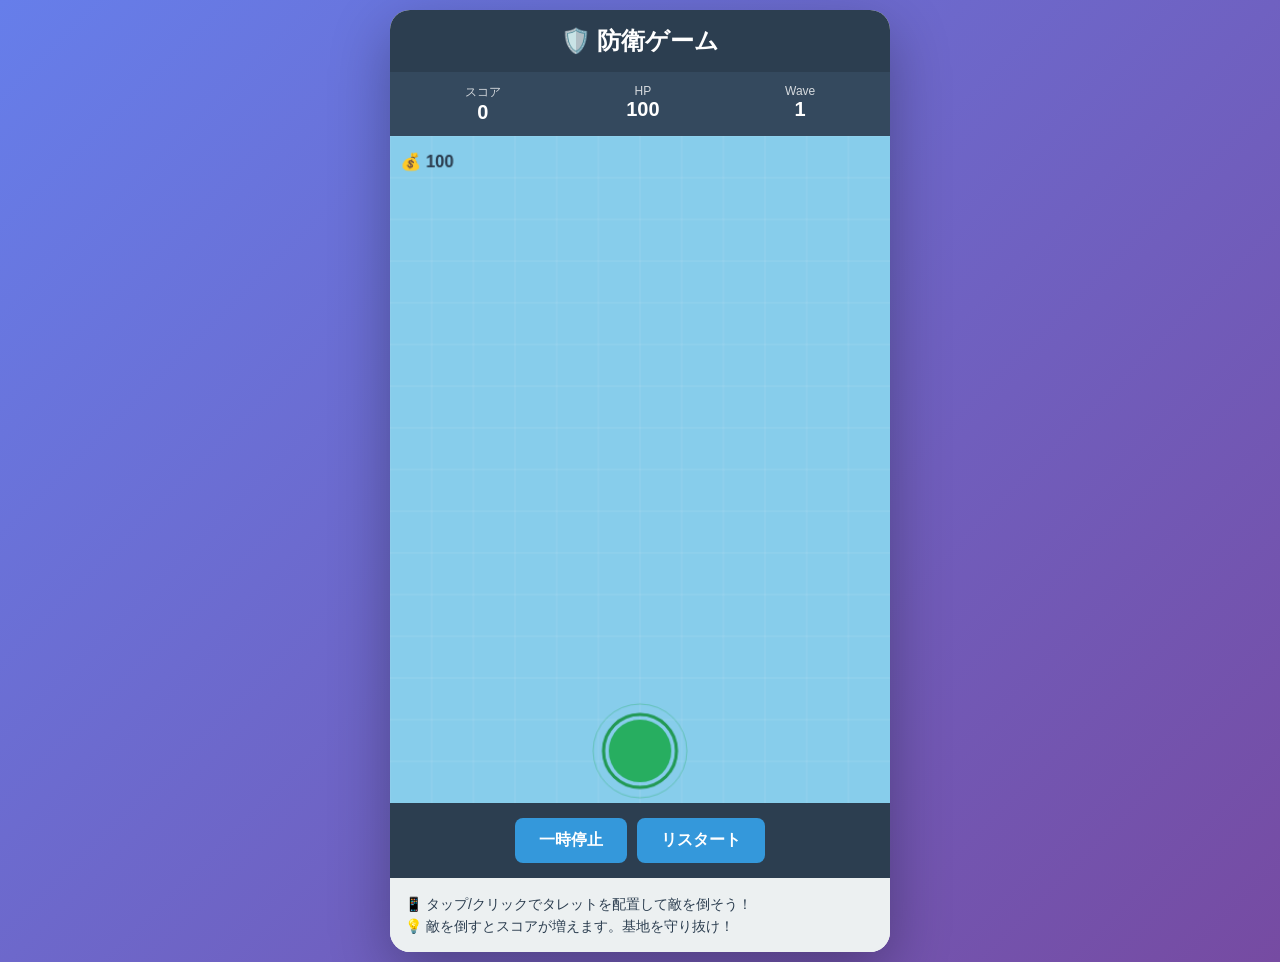
==== defense_game.html @ 05cd238e "Add mobile defense strategy game Create a responsive HTML defense game with: - Centered base defense" ====
<!DOCTYPE html>
<html lang="ja">
<head>
    <meta charset="UTF-8">
    <meta name="viewport" content="width=device-width, initial-scale=1.0">
    <title>防衛ストラテジーゲーム</title>
    <style>
        * {
            margin: 0;
            padding: 0;
            box-sizing: border-box;
        }

        body {
            display: flex;
            justify-content: center;
            align-items: center;
            min-height: 100vh;
            background: linear-gradient(135deg, #667eea 0%, #764ba2 100%);
            font-family: 'Arial', sans-serif;
            padding: 10px;
        }

        .container {
            width: 100%;
            max-width: 500px;
            background: white;
            border-radius: 20px;
            box-shadow: 0 20px 60px rgba(0, 0, 0, 0.3);
            overflow: hidden;
        }

        .header {
            background: #2c3e50;
            color: white;
            padding: 15px;
            text-align: center;
            font-size: 24px;
            font-weight: bold;
        }

        .stats {
            display: flex;
            justify-content: space-around;
            background: #34495e;
            color: white;
            padding: 12px;
            font-size: 16px;
        }

        .stat {
            text-align: center;
        }

        .stat-label {
            font-size: 12px;
            opacity: 0.8;
        }

        .stat-value {
            font-size: 20px;
            font-weight: bold;
        }

        canvas {
            display: block;
            width: 100%;
            background: linear-gradient(180deg, #87ceeb 0%, #e0f6ff 100%);
            touch-action: none;
        }

        .controls {
            background: #2c3e50;
            padding: 15px;
            display: flex;
            gap: 10px;
            justify-content: center;
        }

        button {
            background: #3498db;
            color: white;
            border: none;
            padding: 12px 24px;
            border-radius: 8px;
            font-size: 16px;
            font-weight: bold;
            cursor: pointer;
            transition: all 0.3s ease;
        }

        button:hover {
            background: #2980b9;
            transform: translateY(-2px);
            box-shadow: 0 5px 15px rgba(0, 0, 0, 0.2);
        }

        button:active {
            transform: translateY(0);
        }

        .info {
            background: #ecf0f1;
            padding: 15px;
            font-size: 14px;
            color: #2c3e50;
            line-height: 1.6;
        }

        .game-over {
            display: none;
            position: fixed;
            top: 0;
            left: 0;
            width: 100%;
            height: 100%;
            background: rgba(0, 0, 0, 0.7);
            justify-content: center;
            align-items: center;
            z-index: 1000;
        }

        .game-over-content {
            background: white;
            padding: 30px;
            border-radius: 15px;
            text-align: center;
            box-shadow: 0 20px 60px rgba(0, 0, 0, 0.3);
        }

        .game-over-content h2 {
            font-size: 32px;
            color: #e74c3c;
            margin-bottom: 20px;
        }

        .game-over-content p {
            font-size: 20px;
            color: #2c3e50;
            margin-bottom: 10px;
        }

        .game-over-content button {
            margin-top: 20px;
            background: #27ae60;
        }

        .game-over-content button:hover {
            background: #229954;
        }
    </style>
</head>
<body>
    <div class="container">
        <div class="header">🛡️ 防衛ゲーム</div>
        <div class="stats">
            <div class="stat">
                <div class="stat-label">スコア</div>
                <div class="stat-value" id="score">0</div>
            </div>
            <div class="stat">
                <div class="stat-label">HP</div>
                <div class="stat-value" id="hp">100</div>
            </div>
            <div class="stat">
                <div class="stat-label">Wave</div>
                <div class="stat-value" id="wave">1</div>
            </div>
        </div>
        <canvas id="gameCanvas" width="480" height="640"></canvas>
        <div class="controls">
            <button id="pauseBtn">一時停止</button>
            <button id="restartBtn">リスタート</button>
        </div>
        <div class="info">
            📱 タップ/クリックでタレットを配置して敵を倒そう！<br>
            💡 敵を倒すとスコアが増えます。基地を守り抜け！
        </div>
    </div>

    <div class="game-over" id="gameOverScreen">
        <div class="game-over-content">
            <h2>ゲームオーバー</h2>
            <p id="finalScore">最終スコア: 0</p>
            <p id="waveReached">到達Wave: 1</p>
            <button onclick="location.reload()">もう一度プレイ</button>
        </div>
    </div>

    <script>
        const canvas = document.getElementById('gameCanvas');
        const ctx = canvas.getContext('2d');

        // ゲーム状態
        let gameState = {
            score: 0,
            hp: 100,
            maxHp: 100,
            wave: 1,
            isPaused: false,
            gameOver: false,
            money: 100
        };

        // ゲームオブジェクト
        let base = { x: canvas.width / 2, y: canvas.height - 50, radius: 30, hp: 100 };
        let towers = [];
        let enemies = [];
        let projectiles = [];
        let particles = [];

        const TOWER_COST = 50;
        const TOWER_RANGE = 120;
        const TOWER_DAMAGE = 20;

        // タレットクラス
        class Tower {
            constructor(x, y) {
                this.x = x;
                this.y = y;
                this.radius = 15;
                this.range = TOWER_RANGE;
                this.damage = TOWER_DAMAGE;
                this.fireRate = 0.2;
                this.cooldown = 0;
                this.color = '#f39c12';
            }

            update() {
                this.cooldown -= 1/60;
                if (this.cooldown < 0) this.cooldown = 0;

                let target = null;
                let minDist = this.range;

                for (let enemy of enemies) {
                    let dist = Math.hypot(enemy.x - this.x, enemy.y - this.y);
                    if (dist < minDist) {
                        minDist = dist;
                        target = enemy;
                    }
                }

                if (target && this.cooldown <= 0) {
                    this.fire(target);
                    this.cooldown = this.fireRate;
                }
            }

            fire(target) {
                projectiles.push(new Projectile(this.x, this.y, target, this.damage));
            }

            draw() {
                // タレット本体
                ctx.fillStyle = this.color;
                ctx.beginPath();
                ctx.arc(this.x, this.y, this.radius, 0, Math.PI * 2);
                ctx.fill();

                // レンジ表示
                if (this.cooldown > 0) {
                    ctx.strokeStyle = 'rgba(243, 156, 18, 0.3)';
                    ctx.lineWidth = 1;
                    ctx.beginPath();
                    ctx.arc(this.x, this.y, this.range, 0, Math.PI * 2);
                    ctx.stroke();
                }
            }
        }

        // 敵クラス
        class Enemy {
            constructor(wave) {
                this.x = Math.random() * (canvas.width - 40) + 20;
                this.y = -30;
                this.vx = (Math.random() - 0.5) * 2;
                this.vy = 1 + wave * 0.3;
                this.radius = 12;
                this.hp = 30 + wave * 10;
                this.maxHp = this.hp;
                this.color = '#e74c3c';
            }

            update() {
                this.x += this.vx;
                this.y += this.vy;

                // 画面端での反射
                if (this.x - this.radius < 0 || this.x + this.radius > canvas.width) {
                    this.vx *= -1;
                }
            }

            draw() {
                // 敵
                ctx.fillStyle = this.color;
                ctx.beginPath();
                ctx.arc(this.x, this.y, this.radius, 0, Math.PI * 2);
                ctx.fill();

                // HP表示
                let hpPercent = this.hp / this.maxHp;
                ctx.fillStyle = hpPercent > 0.5 ? '#2ecc71' : hpPercent > 0.2 ? '#f39c12' : '#e74c3c';
                ctx.fillRect(this.x - this.radius, this.y - this.radius - 8, this.radius * 2 * hpPercent, 4);
            }
        }

        // 弾クラス
        class Projectile {
            constructor(x, y, target, damage) {
                this.x = x;
                this.y = y;
                this.target = target;
                this.damage = damage;
                this.speed = 5;
                this.radius = 5;
            }

            update() {
                if (!this.target || this.target.hp <= 0) {
                    this.target = null;
                    return;
                }

                let dx = this.target.x - this.x;
                let dy = this.target.y - this.y;
                let dist = Math.hypot(dx, dy);

                if (dist < this.speed) {
                    this.target.hp -= this.damage;
                    createExplosion(this.x, this.y);
                    this.target = null;
                } else {
                    this.x += (dx / dist) * this.speed;
                    this.y += (dy / dist) * this.speed;
                }
            }

            draw() {
                if (this.target) {
                    ctx.strokeStyle = '#fff200';
                    ctx.lineWidth = 2;
                    ctx.beginPath();
                    ctx.moveTo(this.x, this.y);
                    ctx.lineTo(this.target.x, this.target.y);
                    ctx.stroke();

                    ctx.fillStyle = '#fff200';
                    ctx.beginPath();
                    ctx.arc(this.x, this.y, this.radius, 0, Math.PI * 2);
                    ctx.fill();
                }
            }
        }

        // パーティクルクラス
        class Particle {
            constructor(x, y) {
                this.x = x;
                this.y = y;
                this.vx = (Math.random() - 0.5) * 4;
                this.vy = (Math.random() - 0.5) * 4;
                this.life = 0.5;
                this.color = `hsl(${Math.random() * 60 + 30}, 100%, 50%)`;
            }

            update() {
                this.x += this.vx;
                this.y += this.vy;
                this.vy += 0.1;
                this.life -= 1/60;
            }

            draw() {
                ctx.globalAlpha = this.life * 2;
                ctx.fillStyle = this.color;
                ctx.beginPath();
                ctx.arc(this.x, this.y, 3, 0, Math.PI * 2);
                ctx.fill();
                ctx.globalAlpha = 1;
            }
        }

        function createExplosion(x, y) {
            for (let i = 0; i < 8; i++) {
                particles.push(new Particle(x, y));
            }
        }

        // イベントリスナー
        canvas.addEventListener('click', (e) => {
            if (gameState.gameOver || gameState.isPaused) return;
            let rect = canvas.getBoundingClientRect();
            let x = (e.clientX - rect.left) * (canvas.width / rect.width);
            let y = (e.clientY - rect.top) * (canvas.height / rect.height);
            placeTower(x, y);
        });

        canvas.addEventListener('touchstart', (e) => {
            if (gameState.gameOver || gameState.isPaused) return;
            e.preventDefault();
            let rect = canvas.getBoundingClientRect();
            let touch = e.touches[0];
            let x = (touch.clientX - rect.left) * (canvas.width / rect.width);
            let y = (touch.clientY - rect.top) * (canvas.height / rect.height);
            placeTower(x, y);
        });

        function placeTower(x, y) {
            if (gameState.money >= TOWER_COST) {
                towers.push(new Tower(x, y));
                gameState.money -= TOWER_COST;
            }
        }

        document.getElementById('pauseBtn').addEventListener('click', () => {
            gameState.isPaused = !gameState.isPaused;
            document.getElementById('pauseBtn').textContent = gameState.isPaused ? '再開' : '一時停止';
        });

        document.getElementById('restartBtn').addEventListener('click', () => {
            location.reload();
        });

        // 敵の波
        let waveTimer = 0;
        let waveEnemyCount = 3;
        let waveEnemySpawned = 0;

        function spawnWave() {
            if (waveEnemySpawned < waveEnemyCount) {
                enemies.push(new Enemy(gameState.wave));
                waveEnemySpawned++;
            } else if (enemies.length === 0) {
                gameState.wave++;
                waveEnemyCount = Math.floor(3 + gameState.wave * 1.5);
                waveEnemySpawned = 0;
                gameState.money += 30;
            }
        }

        // ゲームループ
        function update() {
            if (gameState.isPaused) return;

            // 敵のスポーン
            waveTimer++;
            if (waveTimer > 120) {
                spawnWave();
                waveTimer = 0;
            }

            // タレットの更新
            for (let tower of towers) {
                tower.update();
            }

            // 敵の更新
            for (let i = enemies.length - 1; i >= 0; i--) {
                enemies[i].update();

                // 敵が基地に到達
                if (enemies[i].y > canvas.height - 60) {
                    gameState.hp -= 10;
                    enemies.splice(i, 1);
                } else if (enemies[i].hp <= 0) {
                    gameState.score += 10;
                    gameState.money += 10;
                    createExplosion(enemies[i].x, enemies[i].y);
                    enemies.splice(i, 1);
                }
            }

            // 弾の更新
            for (let i = projectiles.length - 1; i >= 0; i--) {
                projectiles[i].update();
                if (!projectiles[i].target) {
                    projectiles.splice(i, 1);
                }
            }

            // パーティクルの更新
            for (let i = particles.length - 1; i >= 0; i--) {
                particles[i].update();
                if (particles[i].life <= 0) {
                    particles.splice(i, 1);
                }
            }

            // ゲームオーバー判定
            if (gameState.hp <= 0) {
                gameState.gameOver = true;
                document.getElementById('gameOverScreen').style.display = 'flex';
                document.getElementById('finalScore').textContent = `最終スコア: ${gameState.score}`;
                document.getElementById('waveReached').textContent = `到達Wave: ${gameState.wave}`;
            }

            // UI更新
            document.getElementById('score').textContent = gameState.score;
            document.getElementById('hp').textContent = gameState.hp;
            document.getElementById('wave').textContent = gameState.wave;
        }

        function draw() {
            // 背景
            ctx.fillStyle = 'rgba(135, 206, 235, 0.8)';
            ctx.fillRect(0, 0, canvas.width, canvas.height);

            // グリッド
            ctx.strokeStyle = 'rgba(255, 255, 255, 0.1)';
            ctx.lineWidth = 1;
            for (let i = 0; i < canvas.width; i += 40) {
                ctx.beginPath();
                ctx.moveTo(i, 0);
                ctx.lineTo(i, canvas.height);
                ctx.stroke();
            }
            for (let i = 0; i < canvas.height; i += 40) {
                ctx.beginPath();
                ctx.moveTo(0, i);
                ctx.lineTo(canvas.width, i);
                ctx.stroke();
            }

            // 敵の描画
            for (let enemy of enemies) {
                enemy.draw();
            }

            // タレットの描画
            for (let tower of towers) {
                tower.draw();
            }

            // 弾の描画
            for (let projectile of projectiles) {
                projectile.draw();
            }

            // パーティクルの描画
            for (let particle of particles) {
                particle.draw();
            }

            // 基地の描画
            ctx.fillStyle = '#27ae60';
            ctx.beginPath();
            ctx.arc(base.x, base.y, base.radius, 0, Math.PI * 2);
            ctx.fill();

            // 基地の枠
            ctx.strokeStyle = '#229954';
            ctx.lineWidth = 3;
            ctx.beginPath();
            ctx.arc(base.x, base.y, base.radius + 5, 0, Math.PI * 2);
            ctx.stroke();

            // 基地のビーム
            ctx.strokeStyle = 'rgba(39, 174, 96, 0.3)';
            ctx.lineWidth = 1;
            ctx.beginPath();
            ctx.arc(base.x, base.y, base.radius + 15, 0, Math.PI * 2);
            ctx.stroke();

            // お金表示
            ctx.fillStyle = '#2c3e50';
            ctx.font = 'bold 16px Arial';
            ctx.textAlign = 'left';
            ctx.fillText(`💰 ${gameState.money}`, 10, 30);

            // ポーズ表示
            if (gameState.isPaused) {
                ctx.fillStyle = 'rgba(0, 0, 0, 0.5)';
                ctx.fillRect(0, 0, canvas.width, canvas.height);
                ctx.fillStyle = 'white';
                ctx.font = 'bold 40px Arial';
                ctx.textAlign = 'center';
                ctx.fillText('一時停止中', canvas.width / 2, canvas.height / 2);
            }
        }

        function gameLoop() {
            update();
            draw();
            requestAnimationFrame(gameLoop);
        }

        gameLoop();
    </script>
</body>
</html>
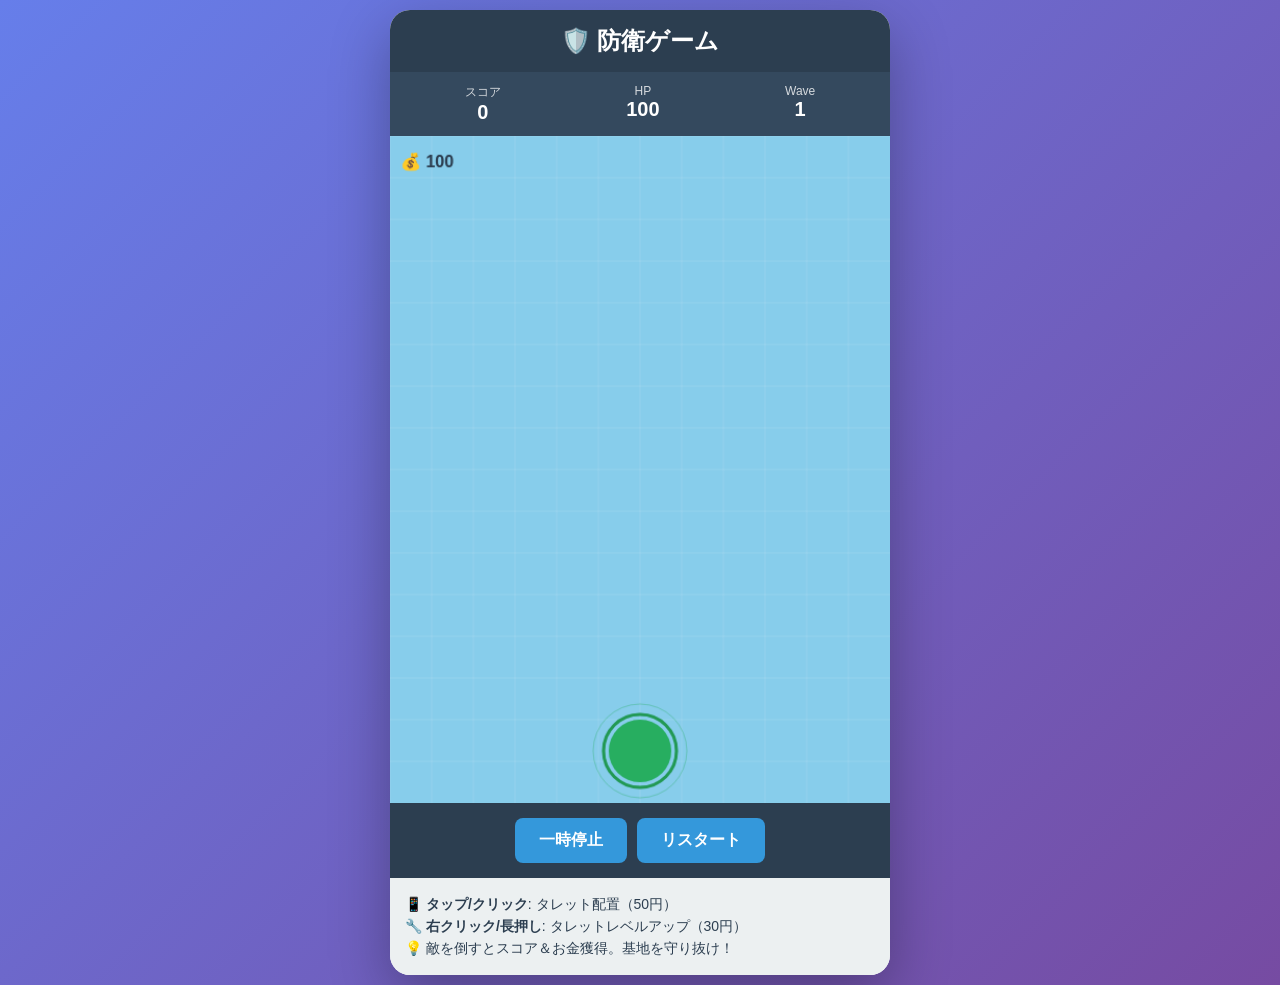
==== commit f8ce09a2: "Increase difficulty and add tower upgrade system Improvements: - Enemy count increased: starts with " ====
--- a/defense_game.html
+++ b/defense_game.html
@@ -173,8 +173,9 @@
             <button id="restartBtn">リスタート</button>
         </div>
         <div class="info">
-            📱 タップ/クリックでタレットを配置して敵を倒そう！<br>
-            💡 敵を倒すとスコアが増えます。基地を守り抜け！
+            📱 <strong>タップ/クリック</strong>: タレット配置（50円）<br>
+            🔧 <strong>右クリック/長押し</strong>: タレットレベルアップ（30円）<br>
+            💡 敵を倒すとスコア＆お金獲得。基地を守り抜け！
         </div>
     </div>
 
@@ -199,7 +200,8 @@
             wave: 1,
             isPaused: false,
             gameOver: false,
-            money: 100
+            money: 100,
+            selectedTower: null
         };
 
         // ゲームオブジェクト
@@ -212,6 +214,7 @@
         const TOWER_COST = 50;
         const TOWER_RANGE = 120;
         const TOWER_DAMAGE = 20;
+        const TOWER_UPGRADE_COST = 30;
 
         // タレットクラス
         class Tower {
@@ -219,11 +222,27 @@
                 this.x = x;
                 this.y = y;
                 this.radius = 15;
-                this.range = TOWER_RANGE;
-                this.damage = TOWER_DAMAGE;
-                this.fireRate = 0.2;
+                this.level = 1;
+                this.updateStats();
                 this.cooldown = 0;
-                this.color = '#f39c12';
+                this.isSelected = false;
+            }
+
+            updateStats() {
+                this.range = TOWER_RANGE + this.level * 15;
+                this.damage = TOWER_DAMAGE + this.level * 8;
+                this.fireRate = 0.2 - this.level * 0.02;
+                this.color = ['#f39c12', '#e67e22', '#e74c3c', '#c0392b', '#8b0000'][Math.min(this.level - 1, 4)];
+            }
+
+            upgrade() {
+                if (gameState.money >= TOWER_UPGRADE_COST) {
+                    this.level++;
+                    this.updateStats();
+                    gameState.money -= TOWER_UPGRADE_COST;
+                    return true;
+                }
+                return false;
             }
 
             update() {
@@ -258,14 +277,30 @@
                 ctx.arc(this.x, this.y, this.radius, 0, Math.PI * 2);
                 ctx.fill();
 
+                // 選択時の強調表示
+                if (this.isSelected) {
+                    ctx.strokeStyle = 'rgba(255, 255, 255, 0.8)';
+                    ctx.lineWidth = 3;
+                    ctx.beginPath();
+                    ctx.arc(this.x, this.y, this.radius + 8, 0, Math.PI * 2);
+                    ctx.stroke();
+                }
+
                 // レンジ表示
-                if (this.cooldown > 0) {
-                    ctx.strokeStyle = 'rgba(243, 156, 18, 0.3)';
+                if (this.isSelected || this.cooldown > 0.15) {
+                    ctx.strokeStyle = 'rgba(243, 156, 18, 0.2)';
                     ctx.lineWidth = 1;
                     ctx.beginPath();
                     ctx.arc(this.x, this.y, this.range, 0, Math.PI * 2);
                     ctx.stroke();
                 }
+
+                // レベル表示
+                ctx.fillStyle = 'white';
+                ctx.font = 'bold 12px Arial';
+                ctx.textAlign = 'center';
+                ctx.textBaseline = 'middle';
+                ctx.fillText(this.level, this.x, this.y);
             }
         }
 
@@ -274,12 +309,18 @@
             constructor(wave) {
                 this.x = Math.random() * (canvas.width - 40) + 20;
                 this.y = -30;
-                this.vx = (Math.random() - 0.5) * 2;
-                this.vy = 1 + wave * 0.3;
-                this.radius = 12;
-                this.hp = 30 + wave * 10;
+                this.vx = (Math.random() - 0.5) * 2.5;
+                this.vy = 1.5 + wave * 0.4;
+                this.radius = 12 + Math.floor(wave / 3);
+                this.hp = 40 + wave * 15;
                 this.maxHp = this.hp;
-                this.color = '#e74c3c';
+                this.type = Math.random() > 0.7 ? 'tough' : 'normal';
+                if (this.type === 'tough') {
+                    this.hp *= 1.5;
+                    this.maxHp = this.hp;
+                    this.radius += 3;
+                }
+                this.color = this.type === 'tough' ? '#c0392b' : '#e74c3c';
             }
 
             update() {
@@ -397,20 +438,68 @@
             placeTower(x, y);
         });
 
+        canvas.addEventListener('contextmenu', (e) => {
+            e.preventDefault();
+            if (gameState.gameOver || gameState.isPaused) return;
+            let rect = canvas.getBoundingClientRect();
+            let x = (e.clientX - rect.left) * (canvas.width / rect.width);
+            let y = (e.clientY - rect.top) * (canvas.height / rect.height);
+            upgradeTower(x, y);
+        });
+
+        let touchStartTime = 0;
+        let touchStartX = 0;
+        let touchStartY = 0;
+
         canvas.addEventListener('touchstart', (e) => {
             if (gameState.gameOver || gameState.isPaused) return;
             e.preventDefault();
+            touchStartTime = Date.now();
             let rect = canvas.getBoundingClientRect();
             let touch = e.touches[0];
-            let x = (touch.clientX - rect.left) * (canvas.width / rect.width);
-            let y = (touch.clientY - rect.top) * (canvas.height / rect.height);
-            placeTower(x, y);
+            touchStartX = (touch.clientX - rect.left) * (canvas.width / rect.width);
+            touchStartY = (touch.clientY - rect.top) * (canvas.height / rect.height);
         });
 
+        canvas.addEventListener('touchend', (e) => {
+            if (gameState.gameOver || gameState.isPaused) return;
+            let touchDuration = Date.now() - touchStartTime;
+            if (touchDuration > 500) {
+                upgradeTower(touchStartX, touchStartY);
+            } else {
+                placeTower(touchStartX, touchStartY);
+            }
+        });
+
         function placeTower(x, y) {
+            // 既存のタレットをクリアしたかチェック
+            gameState.selectedTower = null;
+            for (let tower of towers) {
+                tower.isSelected = false;
+                let dist = Math.hypot(tower.x - x, tower.y - y);
+                if (dist < tower.radius + 10) {
+                    tower.isSelected = true;
+                    gameState.selectedTower = tower;
+                    return;
+                }
+            }
+
             if (gameState.money >= TOWER_COST) {
-                towers.push(new Tower(x, y));
+                let newTower = new Tower(x, y);
+                towers.push(newTower);
                 gameState.money -= TOWER_COST;
+                newTower.isSelected = true;
+                gameState.selectedTower = newTower;
+            }
+        }
+
+        function upgradeTower(x, y) {
+            for (let tower of towers) {
+                let dist = Math.hypot(tower.x - x, tower.y - y);
+                if (dist < tower.radius + 15) {
+                    tower.upgrade();
+                    return;
+                }
             }
         }
 
@@ -425,18 +514,26 @@
 
         // 敵の波
         let waveTimer = 0;
-        let waveEnemyCount = 3;
+        let waveEnemyCount = 5;
         let waveEnemySpawned = 0;
+        let spawnDelay = 60;
+        let spawnCounter = 0;
 
         function spawnWave() {
-            if (waveEnemySpawned < waveEnemyCount) {
-                enemies.push(new Enemy(gameState.wave));
-                waveEnemySpawned++;
-            } else if (enemies.length === 0) {
-                gameState.wave++;
-                waveEnemyCount = Math.floor(3 + gameState.wave * 1.5);
-                waveEnemySpawned = 0;
-                gameState.money += 30;
+            spawnCounter++;
+            if (spawnCounter >= spawnDelay) {
+                if (waveEnemySpawned < waveEnemyCount) {
+                    enemies.push(new Enemy(gameState.wave));
+                    waveEnemySpawned++;
+                    spawnCounter = 0;
+                } else if (enemies.length === 0) {
+                    gameState.wave++;
+                    waveEnemyCount = Math.floor(5 + gameState.wave * 2);
+                    spawnDelay = Math.max(20, 60 - gameState.wave * 3);
+                    waveEnemySpawned = 0;
+                    spawnCounter = 0;
+                    gameState.money += 40;
+                }
             }
         }
 
@@ -462,7 +559,8 @@
 
                 // 敵が基地に到達
                 if (enemies[i].y > canvas.height - 60) {
-                    gameState.hp -= 10;
+                    let damage = enemies[i].type === 'tough' ? 15 : 10;
+                    gameState.hp -= damage;
                     enemies.splice(i, 1);
                 } else if (enemies[i].hp <= 0) {
                     gameState.score += 10;
@@ -569,6 +667,22 @@
             ctx.textAlign = 'left';
             ctx.fillText(`💰 ${gameState.money}`, 10, 30);
 
+            // 選択タレット情報表示
+            if (gameState.selectedTower) {
+                ctx.fillStyle = 'rgba(44, 62, 80, 0.9)';
+                ctx.fillRect(10, 50, 150, 80);
+                ctx.fillStyle = 'white';
+                ctx.font = 'bold 14px Arial';
+                ctx.textAlign = 'left';
+                ctx.fillText(`Lv.${gameState.selectedTower.level}`, 20, 70);
+                ctx.font = '12px Arial';
+                ctx.fillText(`火力: ${gameState.selectedTower.damage.toFixed(0)}`, 20, 85);
+                ctx.fillText(`範囲: ${gameState.selectedTower.range.toFixed(0)}`, 20, 100);
+                ctx.fillStyle = '#27ae60';
+                ctx.font = 'bold 12px Arial';
+                ctx.fillText(`UP: ${TOWER_UPGRADE_COST}円`, 20, 120);
+            }
+
             // ポーズ表示
             if (gameState.isPaused) {
                 ctx.fillStyle = 'rgba(0, 0, 0, 0.5)';
